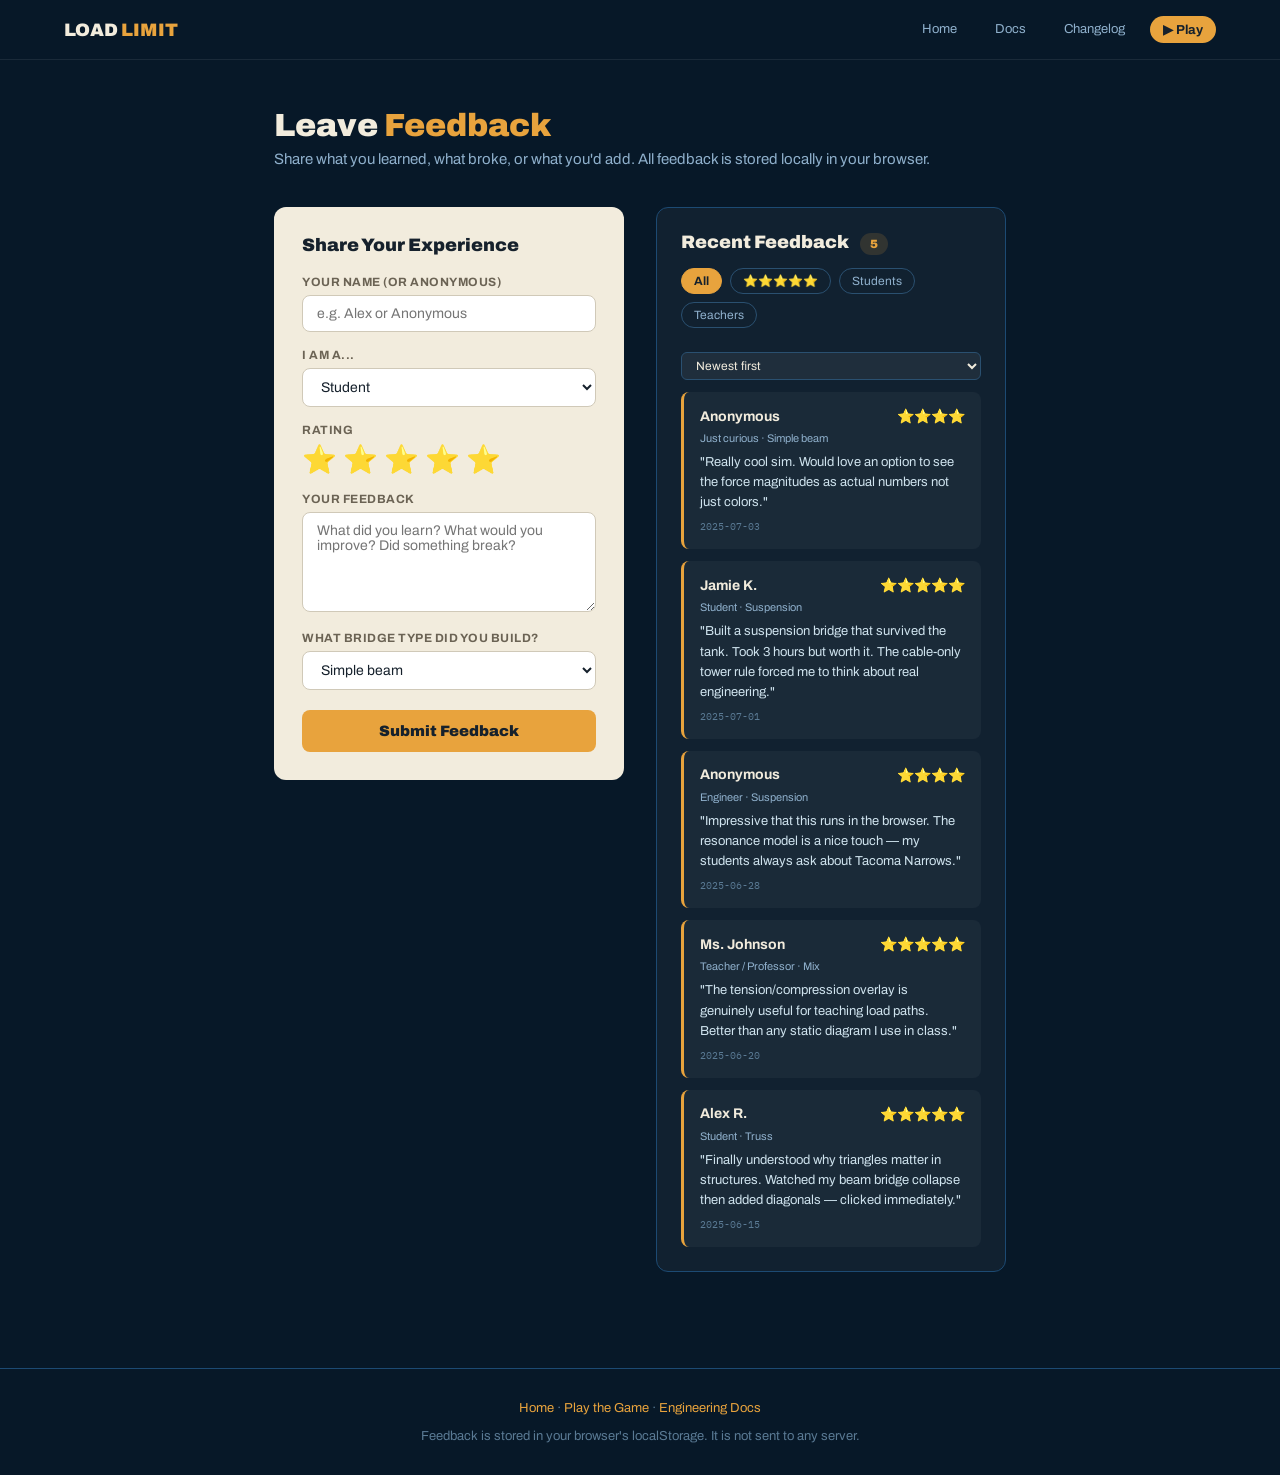
==== feedback.html @ 825cd957 "Create feedback.html" ====
<!DOCTYPE html>
<html lang="en">
<head>
<meta charset="UTF-8"/>
<meta name="viewport" content="width=device-width,initial-scale=1.0"/>
<title>Feedback — Load Limit</title>
<link href="https://fonts.googleapis.com/css2?family=Archivo:wght@400;700;900&family=IBM+Plex+Mono:wght@400;600&display=swap" rel="stylesheet">
<style>
:root{--blue:#071828;--blue2:#0a3158;--amber:#e8a33d;--paper:#f2ecdd;--ink:#16212c;--success:#49b07d;--danger:#d4483a;}
*{box-sizing:border-box;margin:0;padding:0;}
body{font-family:'Archivo',sans-serif;background:var(--blue);color:var(--paper);min-height:100vh;}
nav{display:flex;align-items:center;justify-content:space-between;padding:16px 5%;border-bottom:1px solid rgba(255,255,255,.08);}
.nav-logo{font-weight:900;font-size:18px;}.nav-logo span{color:var(--amber);}
.nav-links{display:flex;gap:12px;}.nav-links a{color:#8fb0cc;text-decoration:none;font-size:13px;padding:5px 12px;border:1px solid transparent;border-radius:16px;}
.nav-links a:hover{border-color:#2a5070;color:var(--paper);}
.nav-links .play{background:var(--amber);color:var(--ink)!important;font-weight:700;}
main{max-width:860px;margin:0 auto;padding:48px 5%;}
h1{font-size:32px;font-weight:900;margin-bottom:8px;}
h1 span{color:var(--amber);}
.subtitle{color:#8fb0cc;margin-bottom:40px;font-size:15px;}
.two-col{display:grid;grid-template-columns:1fr 1fr;gap:32px;align-items:start;}
@media(max-width:700px){.two-col{grid-template-columns:1fr;}}

/* Form */
.form-card{background:var(--paper);color:var(--ink);border-radius:12px;padding:28px;}
.form-card h2{font-size:18px;font-weight:900;margin-bottom:20px;color:var(--ink);}
label{display:block;font-size:12px;font-weight:700;letter-spacing:.5px;text-transform:uppercase;color:#6b6354;margin-bottom:6px;margin-top:16px;}
label:first-of-type{margin-top:0;}
input,select,textarea{width:100%;padding:10px 14px;border:1.5px solid #d0c9b8;border-radius:8px;font-family:'Archivo',sans-serif;font-size:14px;color:var(--ink);background:#fff;transition:border-color .15s;}
input:focus,select:focus,textarea:focus{outline:none;border-color:var(--amber);}
textarea{min-height:100px;resize:vertical;}

/* Stars */
.stars{display:flex;gap:6px;margin-bottom:4px;}
.star{font-size:28px;cursor:pointer;opacity:.3;transition:opacity .1s;}
.star.active{opacity:1;}

.submit-btn{width:100%;background:var(--amber);color:var(--ink);font-family:'Archivo',sans-serif;font-weight:900;font-size:15px;padding:13px;border:none;border-radius:8px;cursor:pointer;margin-top:20px;transition:opacity .15s;}
.submit-btn:hover{opacity:.9;}
.success-msg{display:none;background:#e8f5e9;color:#2e7d32;padding:14px 16px;border-radius:8px;font-size:14px;margin-top:16px;text-align:center;}

/* Feedback list */
.list-card{background:rgba(255,255,255,.04);border:1px solid #1c4a73;border-radius:12px;padding:24px;}
.list-card h2{font-size:18px;font-weight:900;margin-bottom:16px;}
.fb-item{background:rgba(255,255,255,.04);border-radius:8px;padding:16px;margin-bottom:12px;border-left:3px solid var(--amber);}
.fb-item:last-child{margin-bottom:0;}
.fb-header{display:flex;justify-content:space-between;align-items:center;margin-bottom:8px;}
.fb-name{font-weight:700;font-size:14px;}
.fb-stars{font-size:14px;}
.fb-role{font-size:11px;color:#8fb0cc;margin-bottom:8px;}
.fb-msg{font-size:13px;line-height:1.55;color:#cfe3ee;}
.fb-date{font-size:10px;color:#5a7a94;margin-top:8px;font-family:'IBM Plex Mono',monospace;}
.empty-state{text-align:center;color:#5a7a94;padding:32px;font-size:14px;}
.filter-btns{display:flex;gap:8px;margin-bottom:16px;flex-wrap:wrap;}
.filter-btn{background:transparent;color:#8fb0cc;border:1px solid #2a5070;border-radius:16px;padding:5px 12px;font-size:12px;cursor:pointer;font-family:'Archivo',sans-serif;}
.filter-btn.active{background:var(--amber);color:var(--ink);border-color:var(--amber);font-weight:700;}
.count-badge{background:rgba(232,163,61,.15);color:var(--amber);font-size:12px;padding:4px 10px;border-radius:12px;margin-left:8px;}
.sort-row{display:flex;justify-content:space-between;align-items:center;margin-bottom:12px;flex-wrap:wrap;gap:8px;}
.sort-select{background:rgba(255,255,255,.06);color:var(--paper);border:1px solid #2a5070;border-radius:6px;padding:5px 10px;font-size:12px;font-family:'Archivo',sans-serif;}
footer{text-align:center;padding:32px;color:#5a7a94;font-size:13px;border-top:1px solid #1c4a73;margin-top:48px;}
footer a{color:var(--amber);text-decoration:none;}
</style>
</head>
<body>
<nav>
  <div class="nav-logo">LOAD <span>LIMIT</span></div>
  <div class="nav-links">
    <a href="landing.html">Home</a>
    <a href="about.html">Docs</a>
    <a href="changelog.html">Changelog</a>
    <a href="index.html" class="play">▶ Play</a>
  </div>
</nav>
<main>
  <h1>Leave <span>Feedback</span></h1>
  <p class="subtitle">Share what you learned, what broke, or what you'd add. All feedback is stored locally in your browser.</p>

  <div class="two-col">
    <!-- FORM -->
    <div class="form-card">
      <h2>Share Your Experience</h2>
      <label>Your name (or anonymous)</label>
      <input type="text" id="fb-name" placeholder="e.g. Alex or Anonymous"/>
      <label>I am a...</label>
      <select id="fb-role">
        <option value="Student">Student</option>
        <option value="Teacher / Professor">Teacher / Professor</option>
        <option value="Engineer">Engineer</option>
        <option value="Curious person">Just curious</option>
        <option value="Other">Other</option>
      </select>
      <label>Rating</label>
      <div class="stars" id="star-row">
        <span class="star" data-v="1">⭐</span>
        <span class="star" data-v="2">⭐</span>
        <span class="star" data-v="3">⭐</span>
        <span class="star" data-v="4">⭐</span>
        <span class="star" data-v="5">⭐</span>
      </div>
      <label>Your feedback</label>
      <textarea id="fb-msg" placeholder="What did you learn? What would you improve? Did something break?"></textarea>
      <label>What bridge type did you build?</label>
      <select id="fb-bridge">
        <option value="Simple beam">Simple beam</option>
        <option value="Truss">Truss (Pratt / Warren)</option>
        <option value="Arch">Arch bridge</option>
        <option value="Suspension">Suspension bridge</option>
        <option value="Mix">Mix of everything</option>
        <option value="Still learning">Still learning</option>
      </select>
      <button class="submit-btn" onclick="submitFeedback()">Submit Feedback</button>
      <div class="success-msg" id="success-msg">✓ Thanks! Your feedback has been saved.</div>
    </div>

    <!-- LIST -->
    <div class="list-card">
      <h2>Recent Feedback <span class="count-badge" id="fb-count">0</span></h2>
      <div class="sort-row">
        <div class="filter-btns">
          <button class="filter-btn active" onclick="setFilter('all',this)">All</button>
          <button class="filter-btn" onclick="setFilter('5',this)">⭐⭐⭐⭐⭐</button>
          <button class="filter-btn" onclick="setFilter('student',this)">Students</button>
          <button class="filter-btn" onclick="setFilter('teacher',this)">Teachers</button>
        </div>
        <select class="sort-select" id="sort-sel" onchange="renderList()">
          <option value="newest">Newest first</option>
          <option value="highest">Highest rated</option>
        </select>
      </div>
      <div id="fb-list"></div>
    </div>
  </div>
</main>
<footer>
  <a href="landing.html">Home</a> · <a href="index.html">Play the Game</a> · <a href="about.html">Engineering Docs</a>
  <br><br>Feedback is stored in your browser's localStorage. It is not sent to any server.
</footer>

<script>
// Seed some example feedback so the page isn't empty on first load
const SEED = [
  {name:'Alex R.',role:'Student',rating:5,msg:'Finally understood why triangles matter in structures. Watched my beam bridge collapse then added diagonals — clicked immediately.',bridge:'Truss',date:'2025-06-15'},
  {name:'Ms. Johnson',role:'Teacher / Professor',rating:5,msg:'The tension/compression overlay is genuinely useful for teaching load paths. Better than any static diagram I use in class.',bridge:'Mix',date:'2025-06-20'},
  {name:'Anonymous',role:'Engineer',rating:4,msg:'Impressive that this runs in the browser. The resonance model is a nice touch — my students always ask about Tacoma Narrows.',bridge:'Suspension',date:'2025-06-28'},
  {name:'Jamie K.',role:'Student',rating:5,msg:'Built a suspension bridge that survived the tank. Took 3 hours but worth it. The cable-only tower rule forced me to think about real engineering.',bridge:'Suspension',date:'2025-07-01'},
  {name:'Anonymous',role:'Just curious',rating:4,msg:'Really cool sim. Would love an option to see the force magnitudes as actual numbers not just colors.',bridge:'Simple beam',date:'2025-07-03'},
];

let currentFilter = 'all';

function getAll() {
  const user = JSON.parse(localStorage.getItem('bridge_feedback') || '[]');
  // Combine seed + user feedback, dedup by date
  const all = [...SEED, ...user];
  return all;
}

function setFilter(f, btn) {
  currentFilter = f;
  document.querySelectorAll('.filter-btn').forEach(b => b.classList.remove('active'));
  btn.classList.add('active');
  renderList();
}

function renderList() {
  const all = getAll();
  const sort = document.getElementById('sort-sel').value;
  let items = [...all];
  if (currentFilter === '5') items = items.filter(f => f.rating === 5);
  if (currentFilter === 'student') items = items.filter(f => f.role === 'Student');
  if (currentFilter === 'teacher') items = items.filter(f => f.role === 'Teacher / Professor');
  if (sort === 'highest') items.sort((a,b) => b.rating - a.rating);
  else items.sort((a,b) => new Date(b.date) - new Date(a.date));

  document.getElementById('fb-count').textContent = all.length;
  const list = document.getElementById('fb-list');
  if (!items.length) { list.innerHTML = '<div class="empty-state">No feedback matches this filter yet.</div>'; return; }
  list.innerHTML = items.map(f => `
    <div class="fb-item">
      <div class="fb-header">
        <div class="fb-name">${f.name}</div>
        <div class="fb-stars">${'⭐'.repeat(f.rating)}</div>
      </div>
      <div class="fb-role">${f.role} · ${f.bridge || ''}</div>
      <div class="fb-msg">"${f.msg}"</div>
      <div class="fb-date">${f.date}</div>
    </div>`).join('');
}

// Star rating
let selectedRating = 5;
document.querySelectorAll('.star').forEach(s => {
  s.addEventListener('mouseenter', () => {
    const v = parseInt(s.dataset.v);
    document.querySelectorAll('.star').forEach((st,i) => st.classList.toggle('active', i < v));
  });
  s.addEventListener('click', () => {
    selectedRating = parseInt(s.dataset.v);
    document.querySelectorAll('.star').forEach((st,i) => st.classList.toggle('active', i < selectedRating));
  });
});
// Default 5 stars active
document.querySelectorAll('.star').forEach(s => s.classList.add('active'));
document.getElementById('star-row').addEventListener('mouseleave', () => {
  document.querySelectorAll('.star').forEach((st,i) => st.classList.toggle('active', i < selectedRating));
});

function submitFeedback() {
  const name = document.getElementById('fb-name').value.trim() || 'Anonymous';
  const role = document.getElementById('fb-role').value;
  const msg = document.getElementById('fb-msg').value.trim();
  const bridge = document.getElementById('fb-bridge').value;
  if (!msg) { alert('Please write a message before submitting.'); return; }
  const entry = { name, role, rating: selectedRating, msg, bridge, date: new Date().toISOString().split('T')[0] };
  const saved = JSON.parse(localStorage.getItem('bridge_feedback') || '[]');
  saved.unshift(entry);
  localStorage.setItem('bridge_feedback', JSON.stringify(saved.slice(0, 50)));
  document.getElementById('success-msg').style.display = 'block';
  document.getElementById('fb-msg').value = '';
  document.getElementById('fb-name').value = '';
  renderList();
  setTimeout(() => document.getElementById('success-msg').style.display = 'none', 4000);
}

renderList();
</script>
</body>
</html>
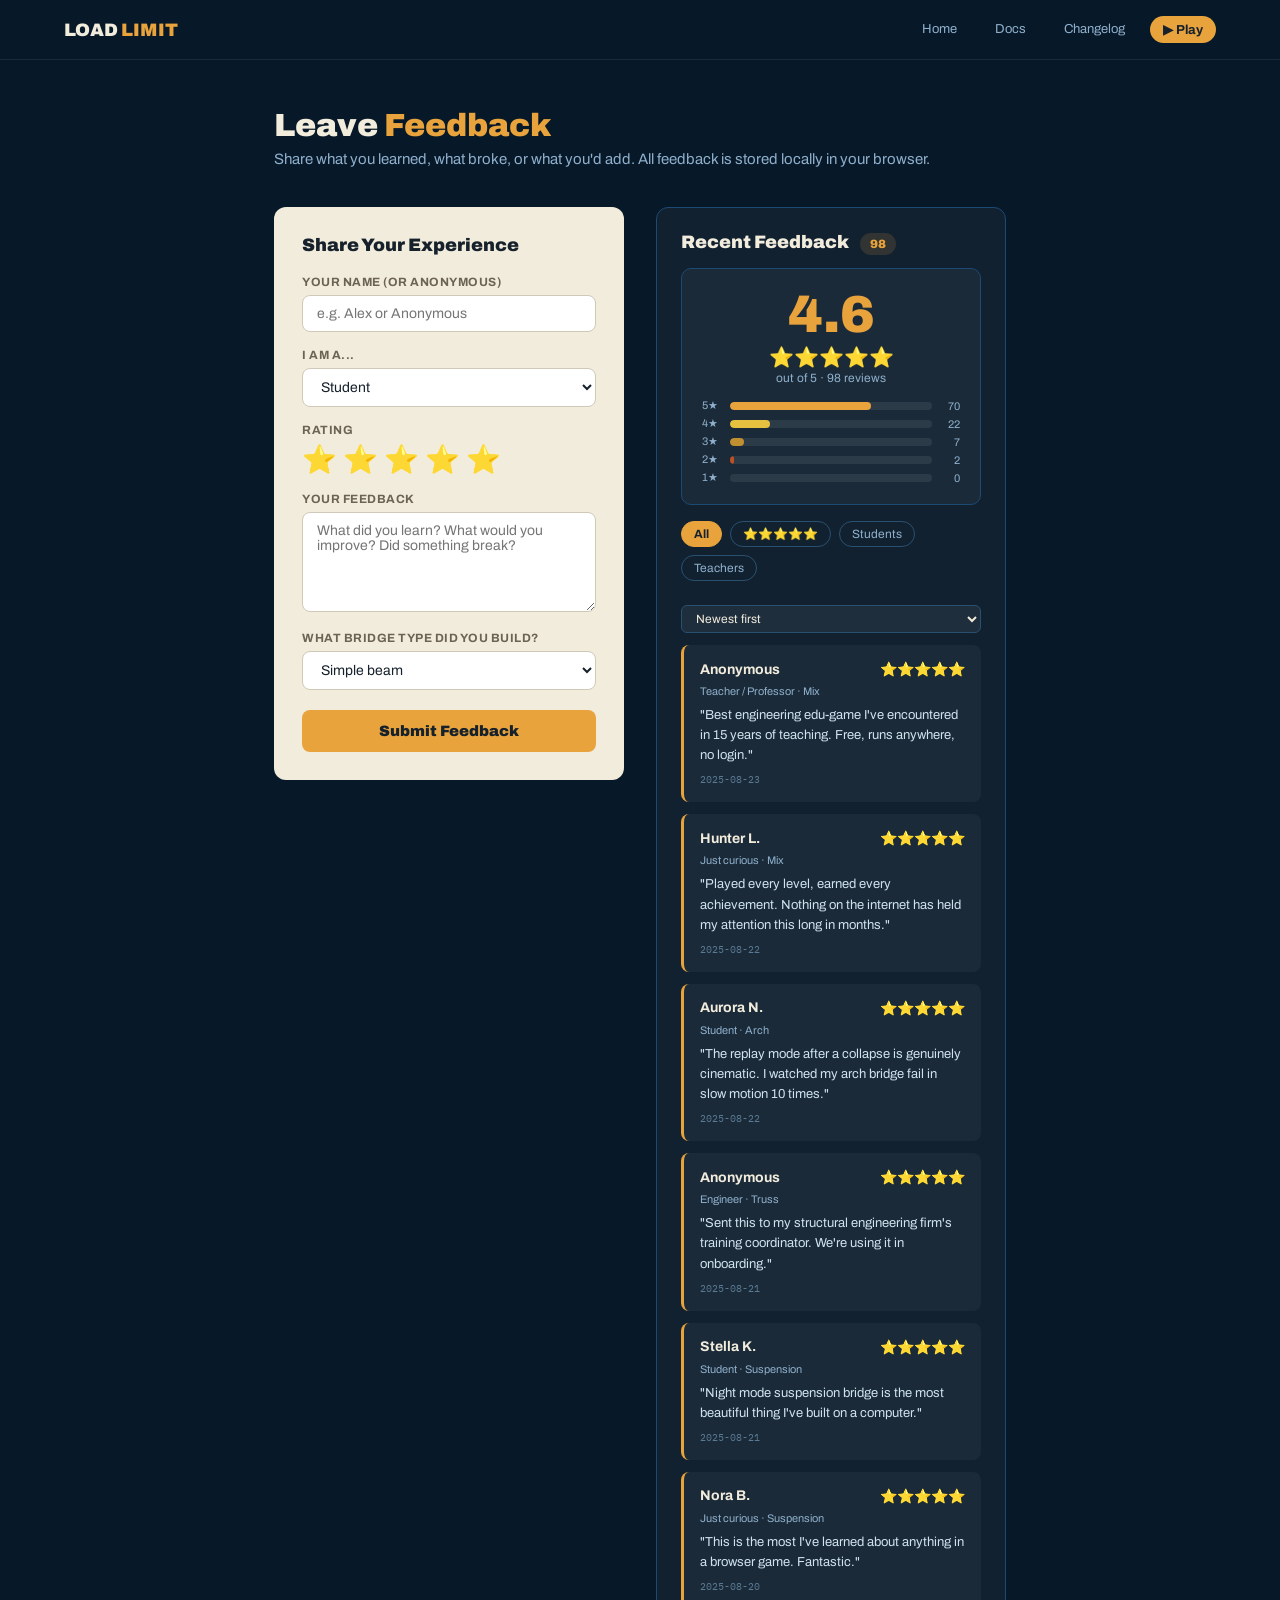
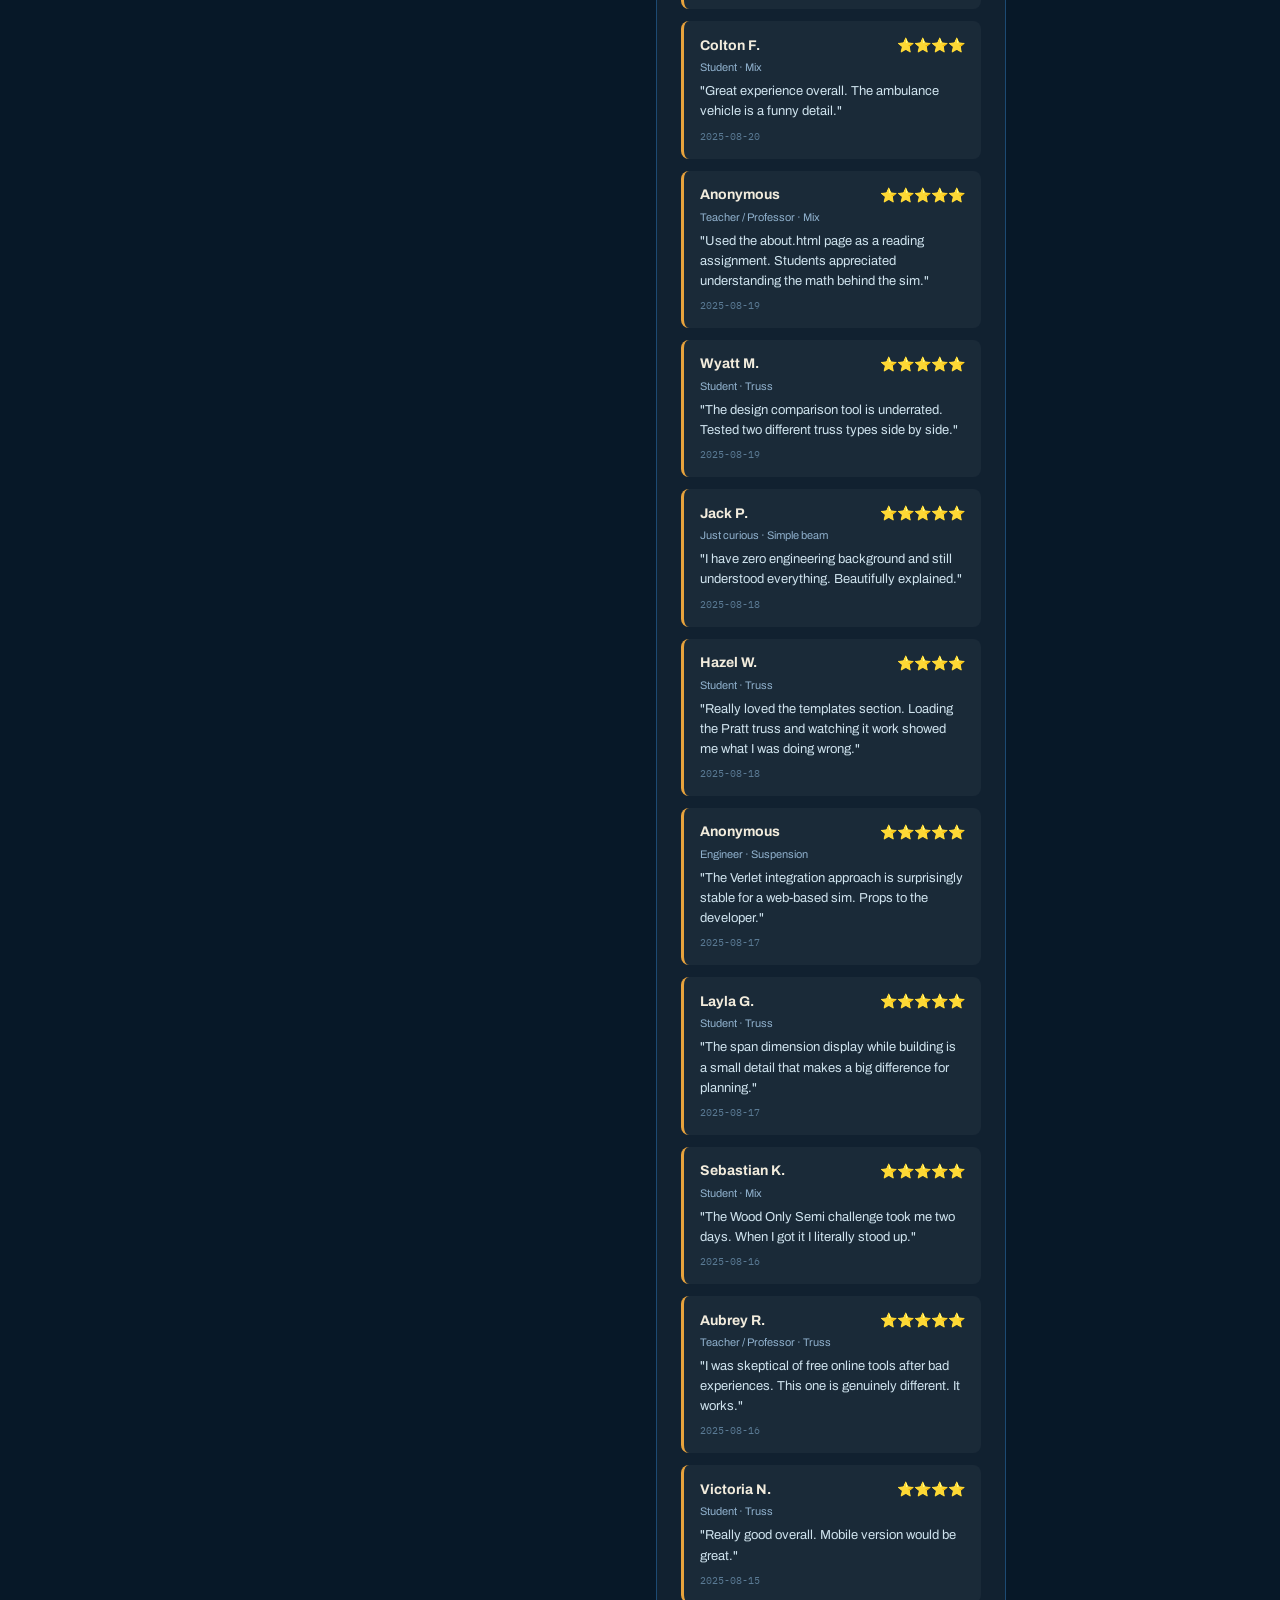
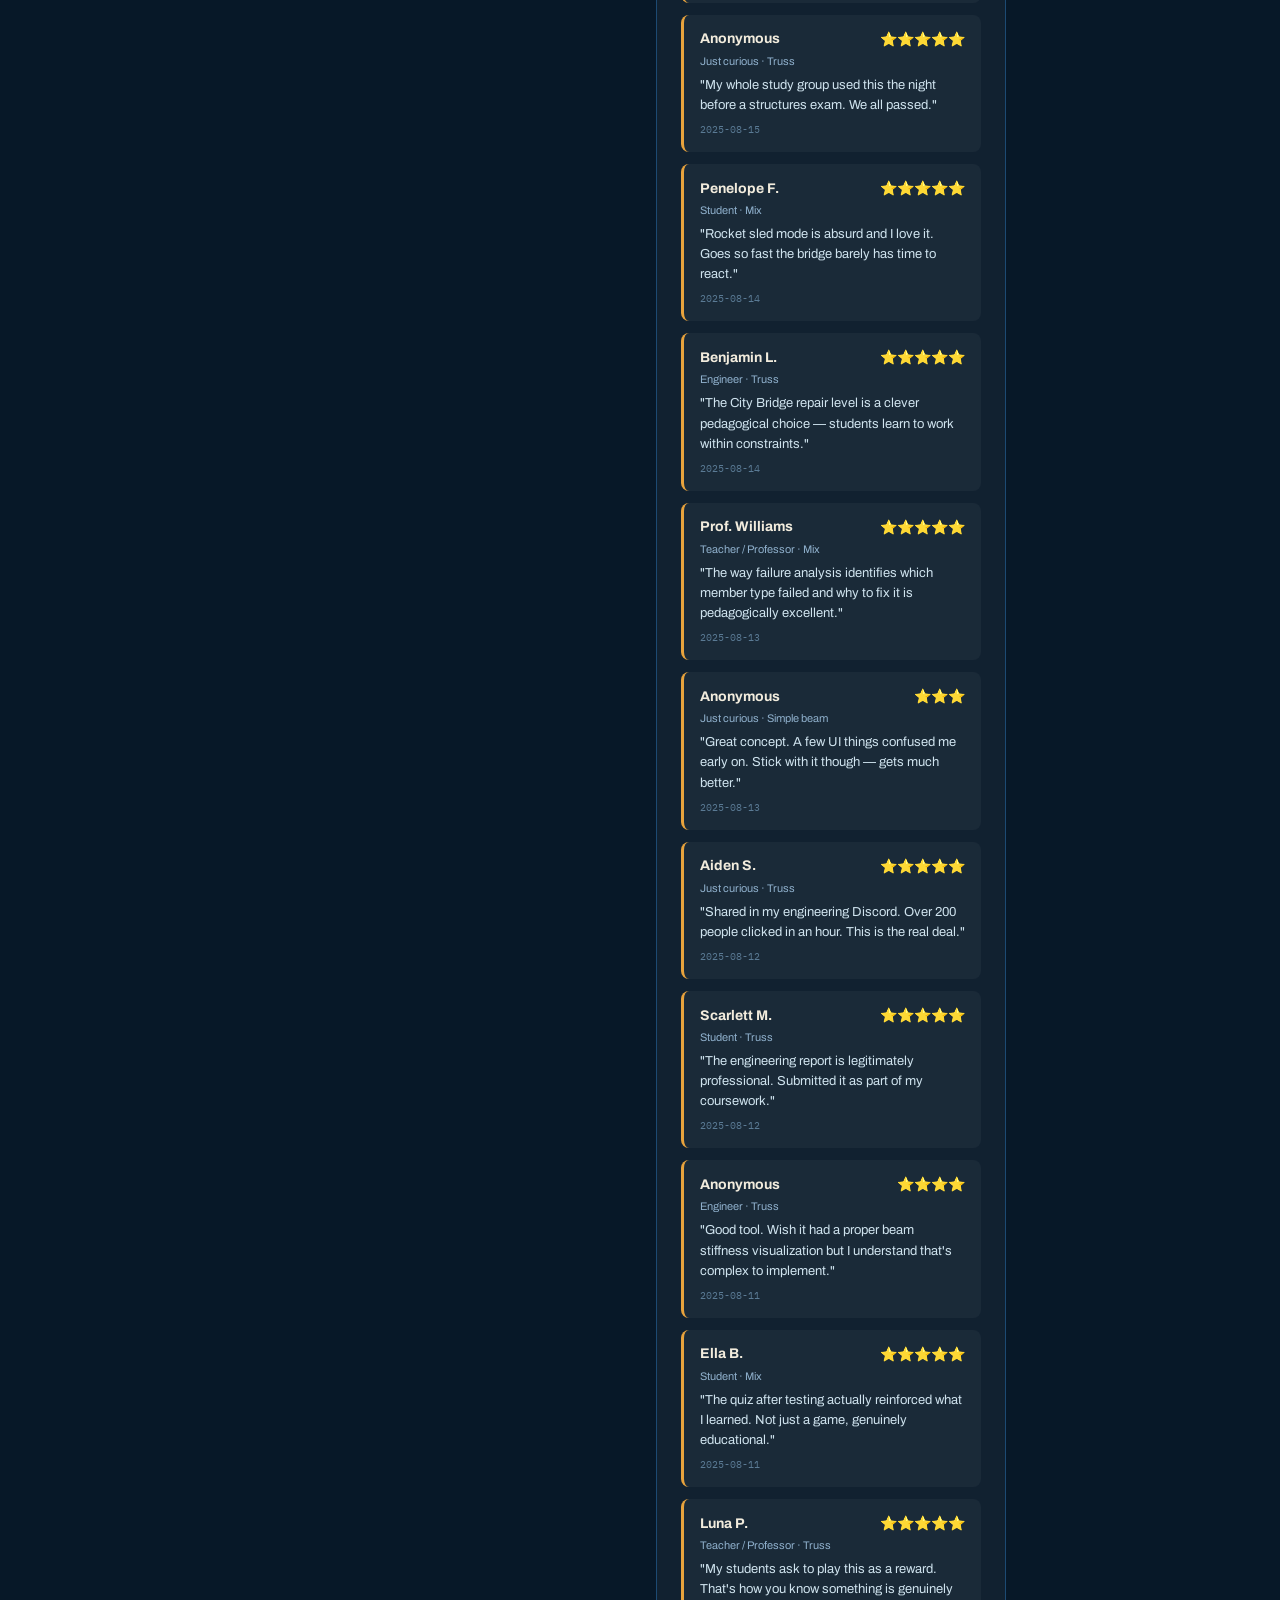
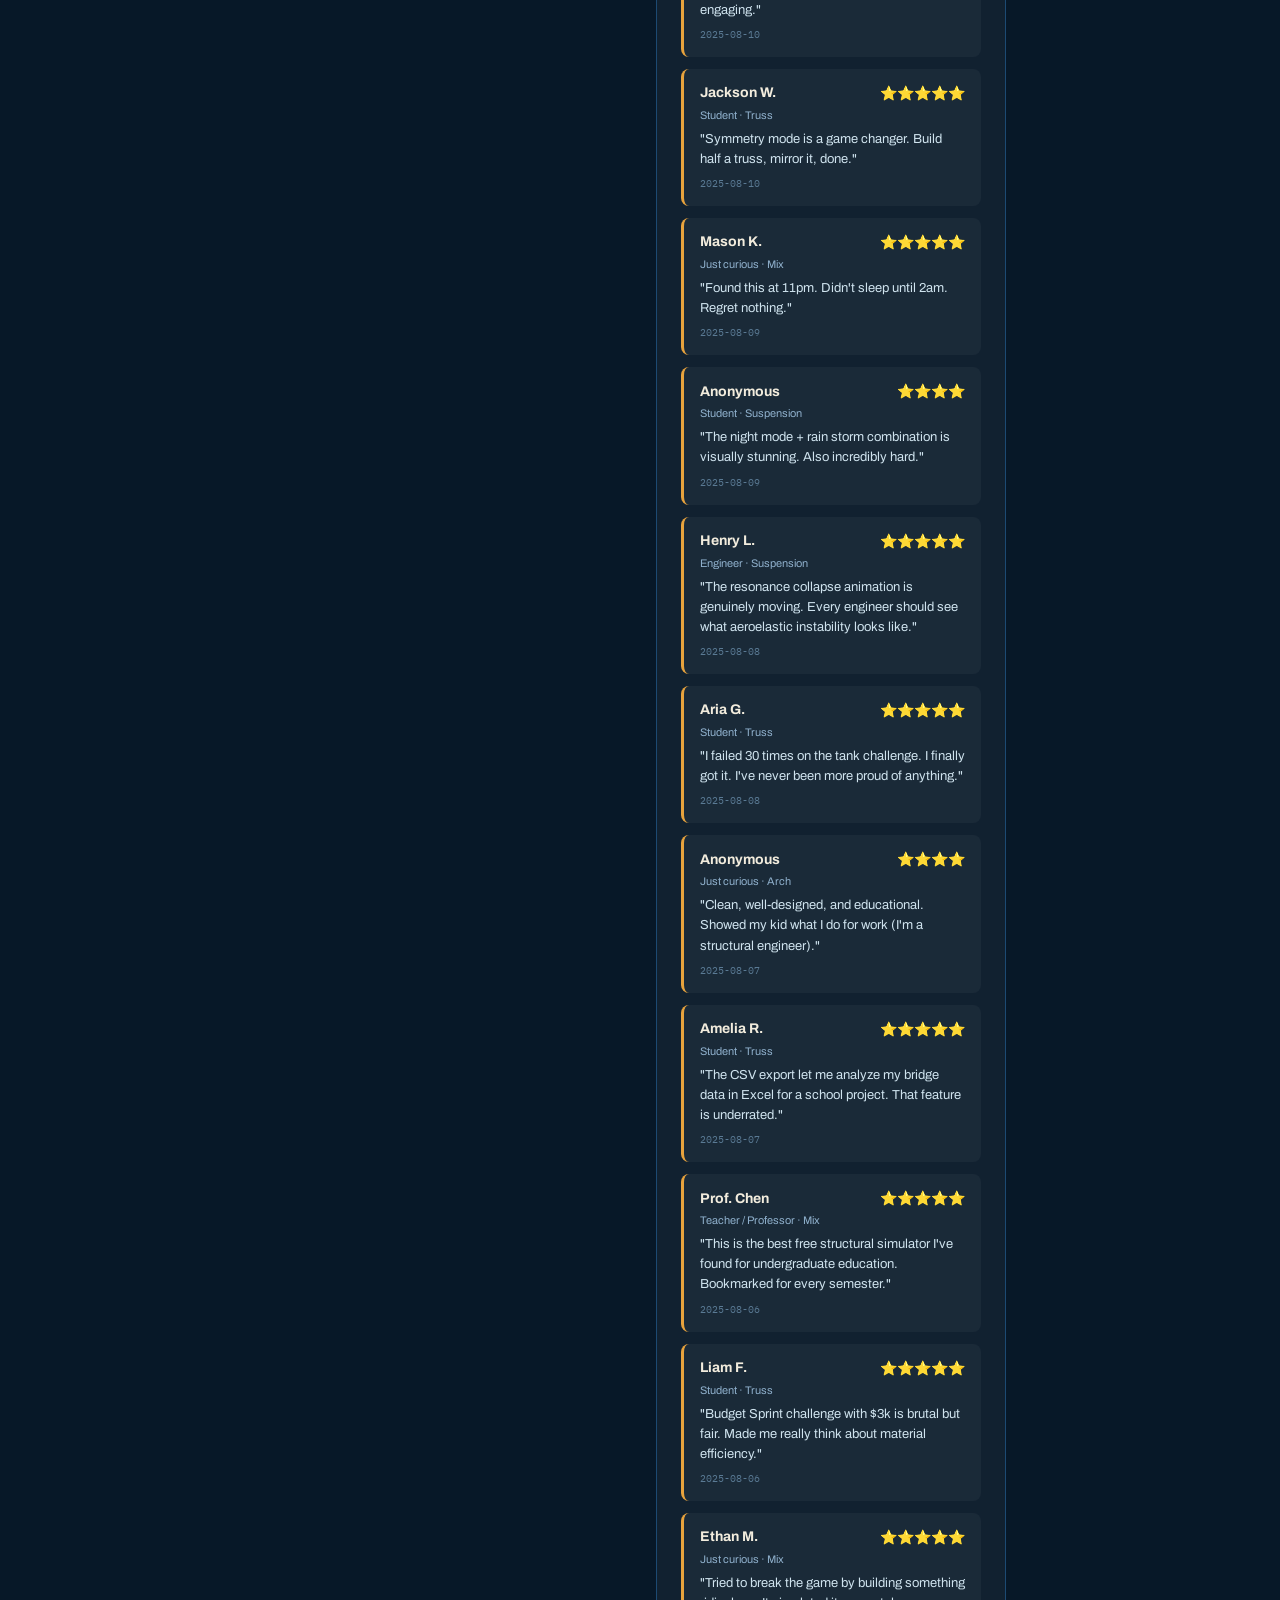
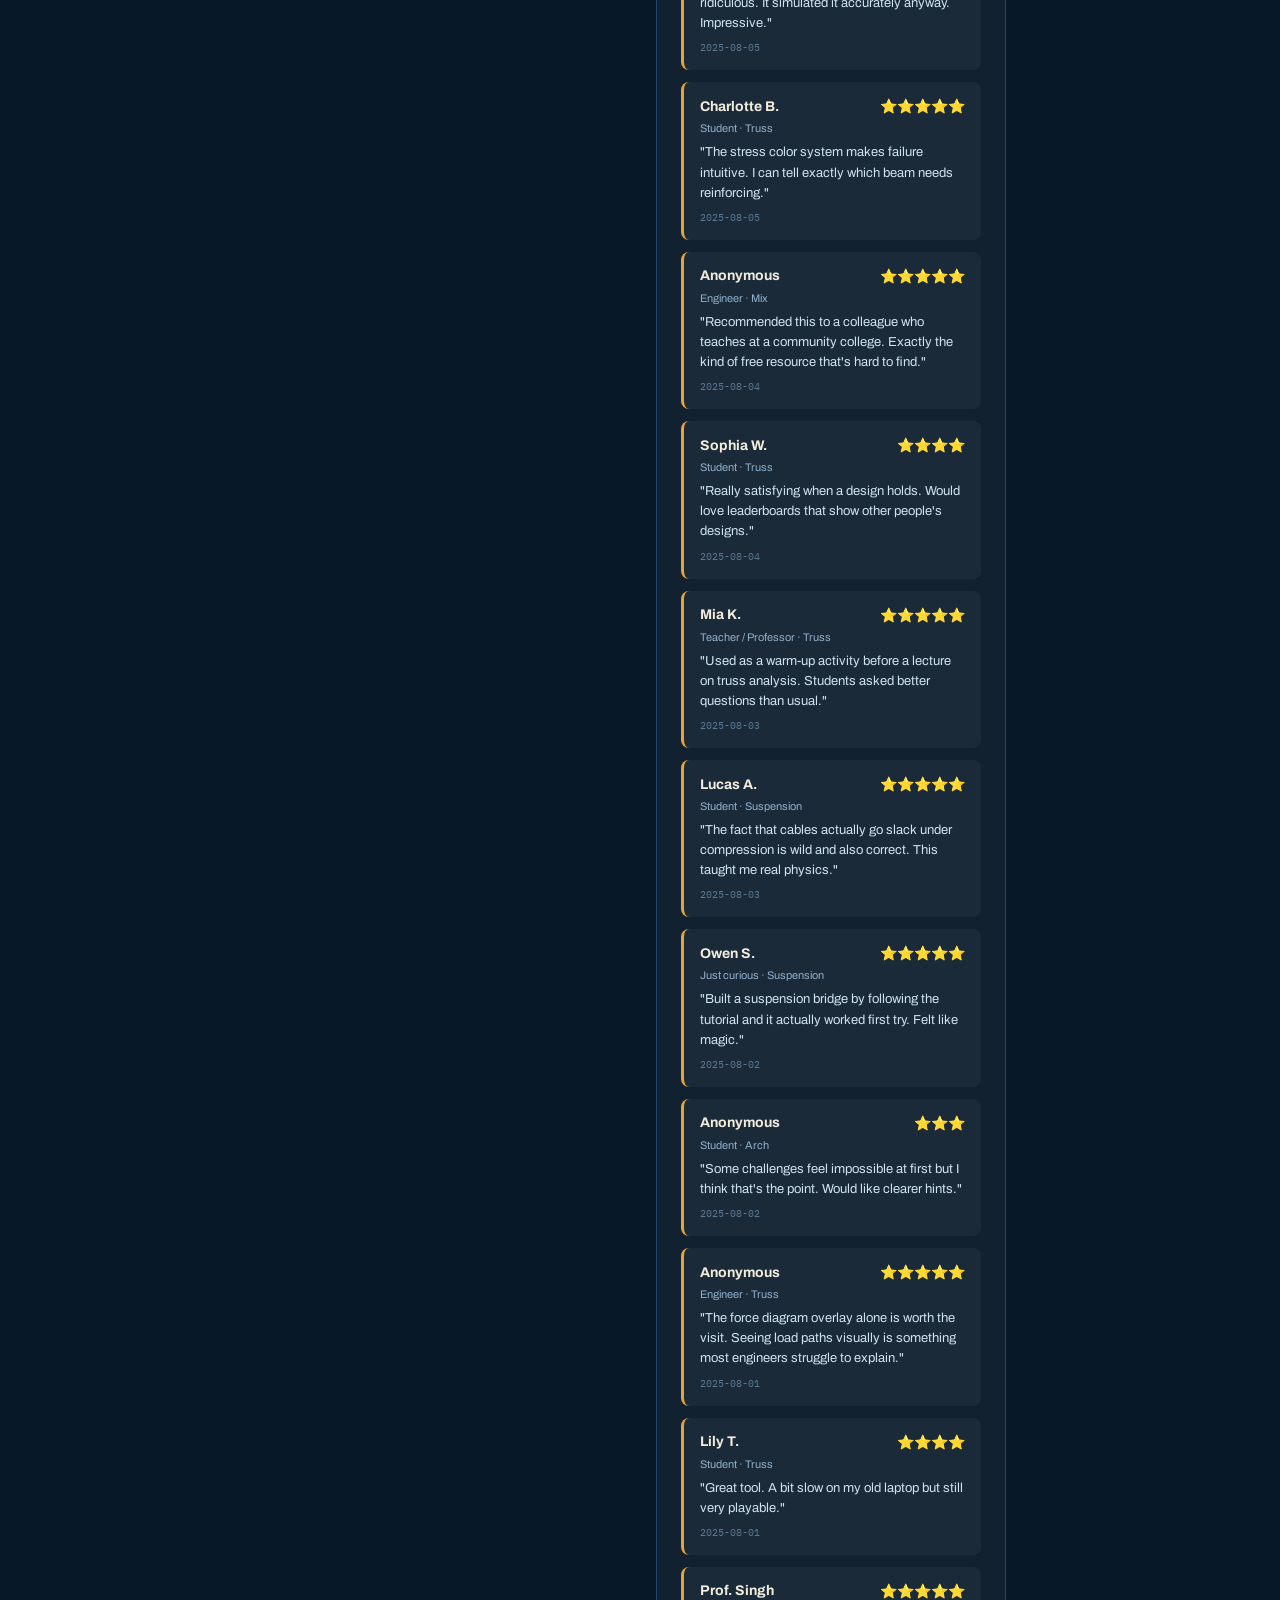
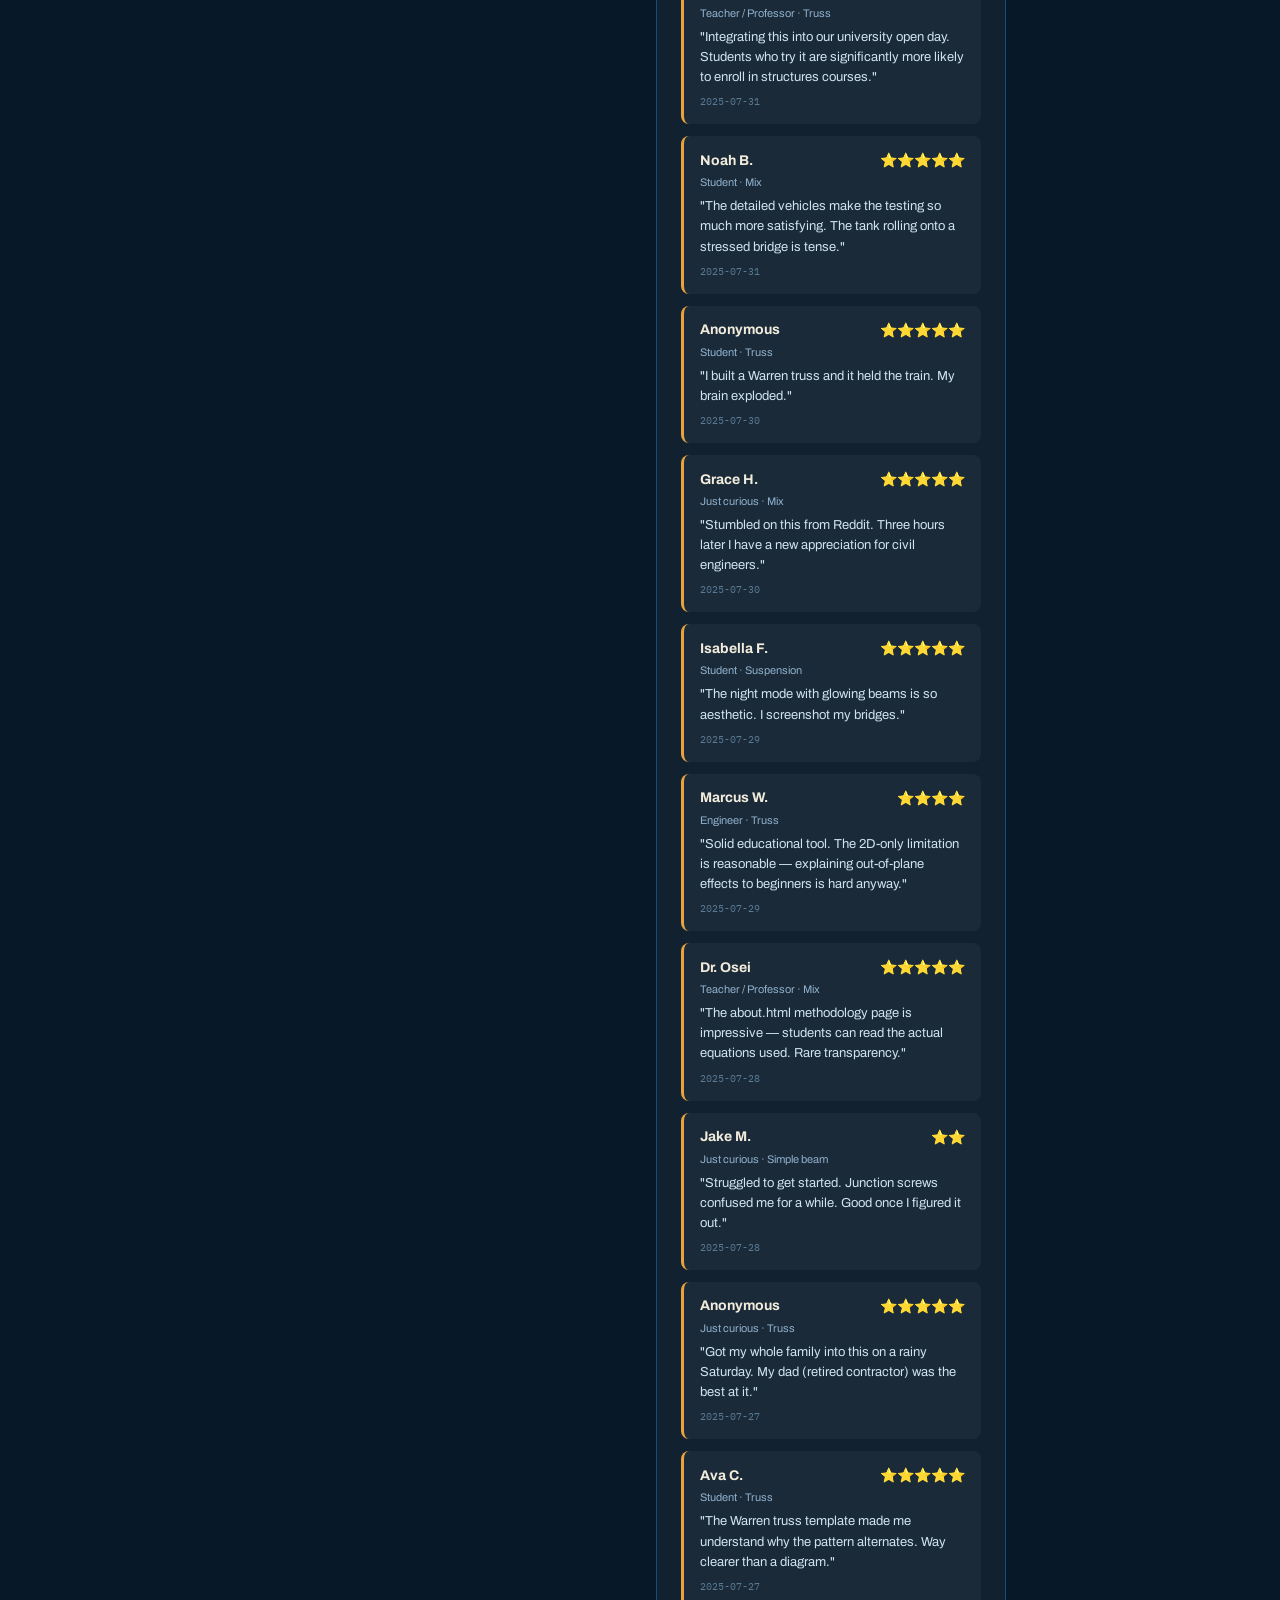
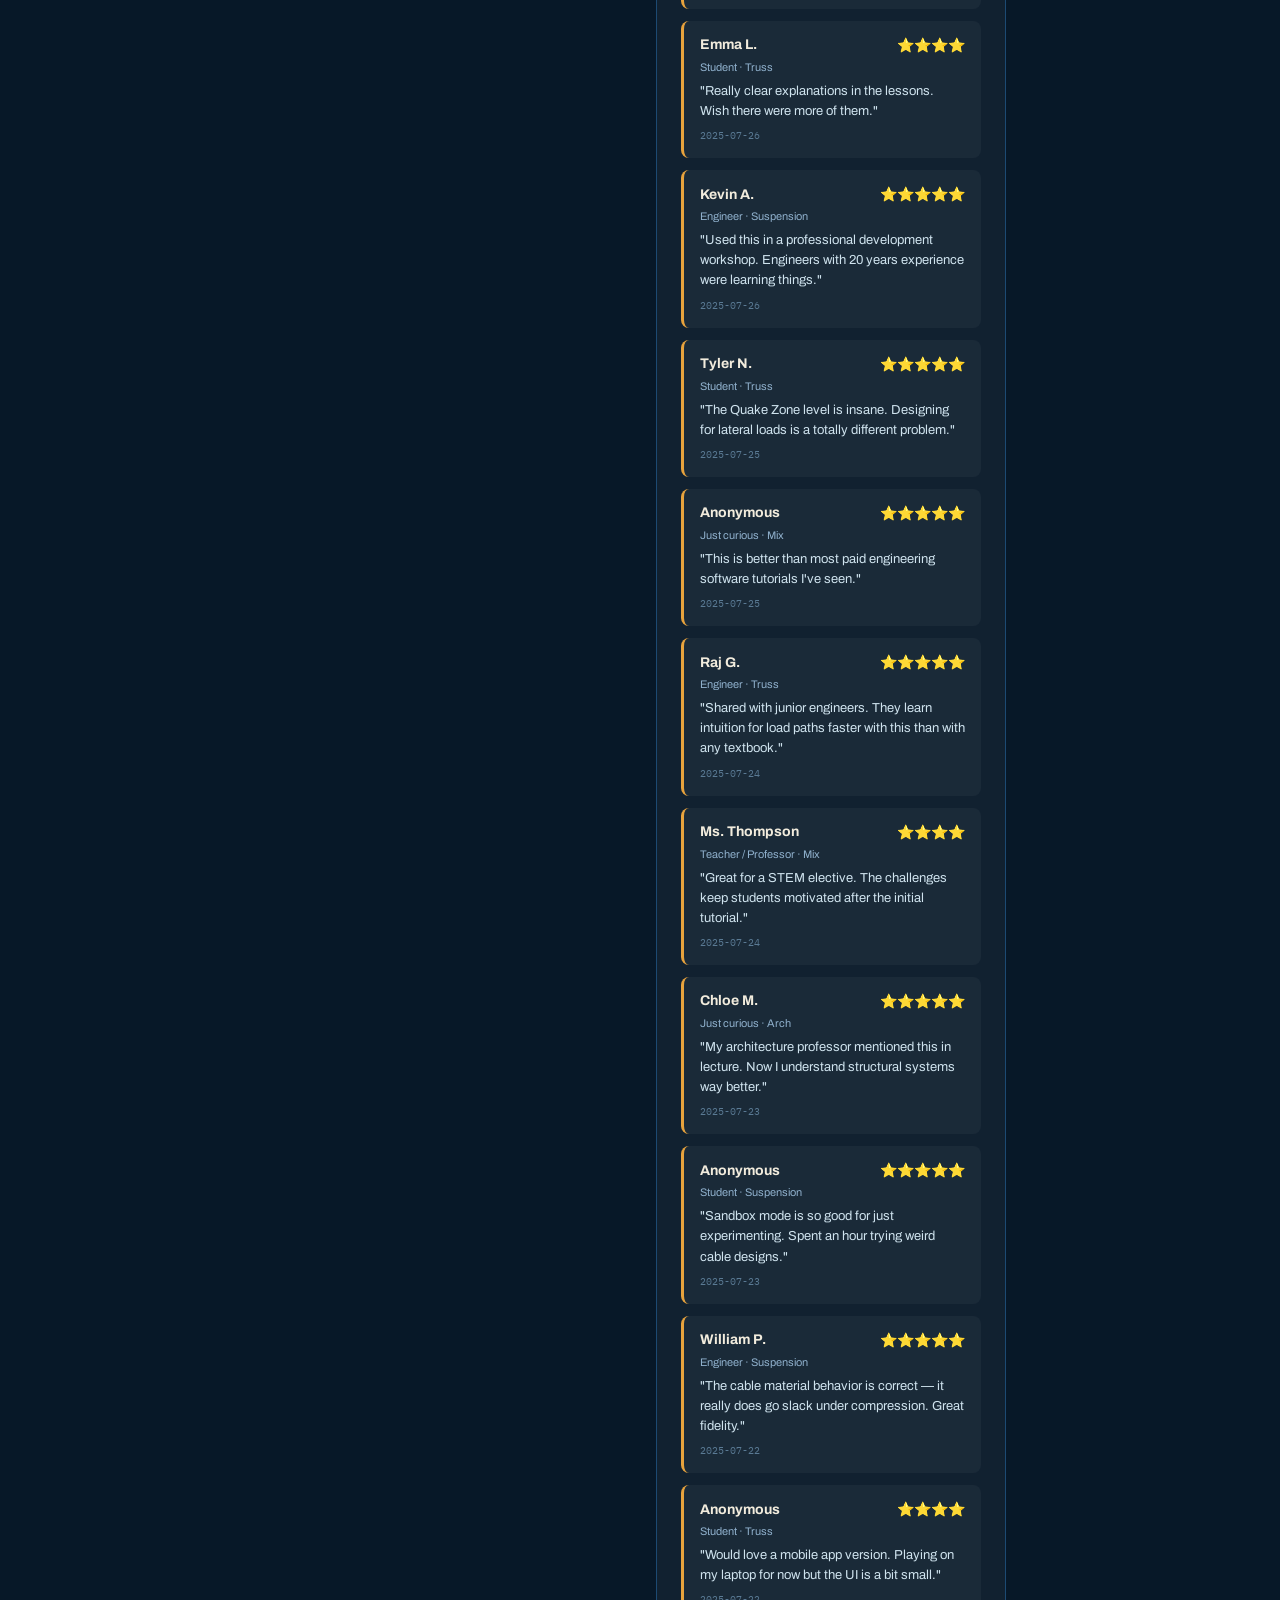
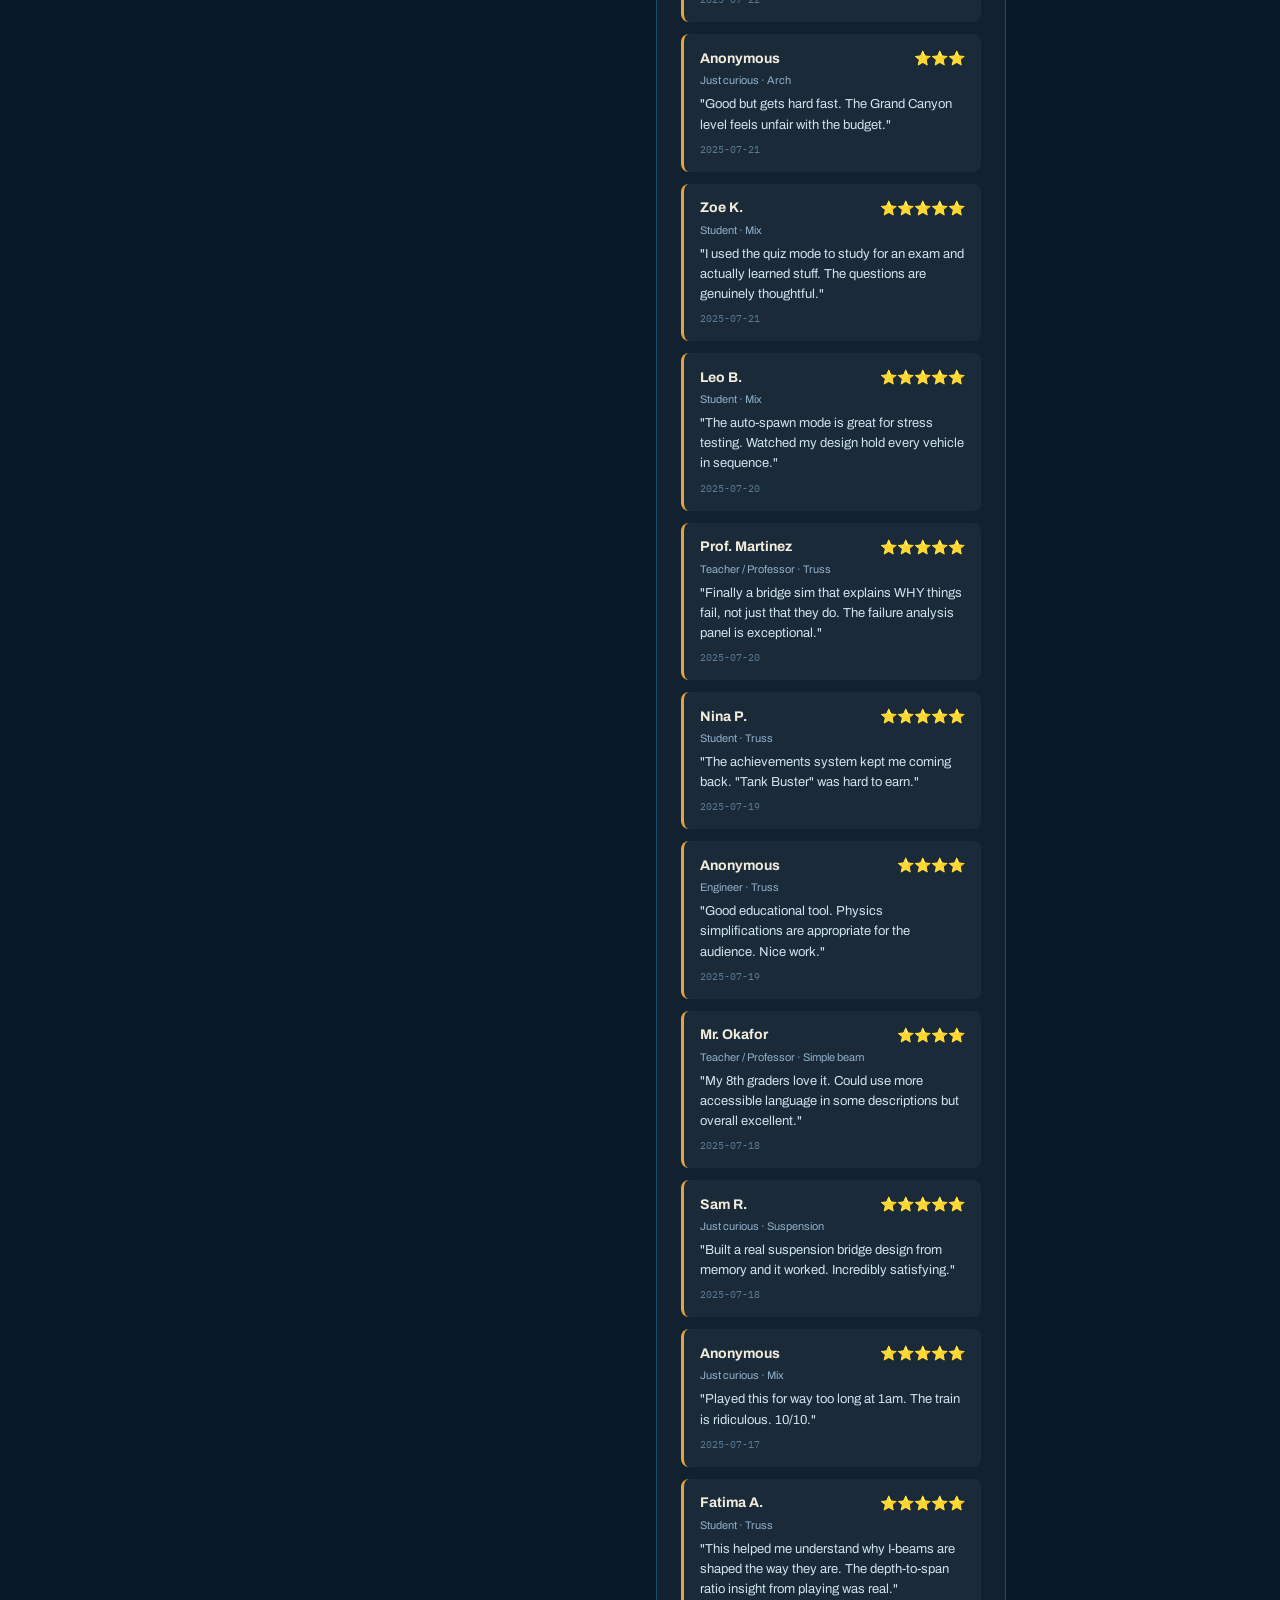
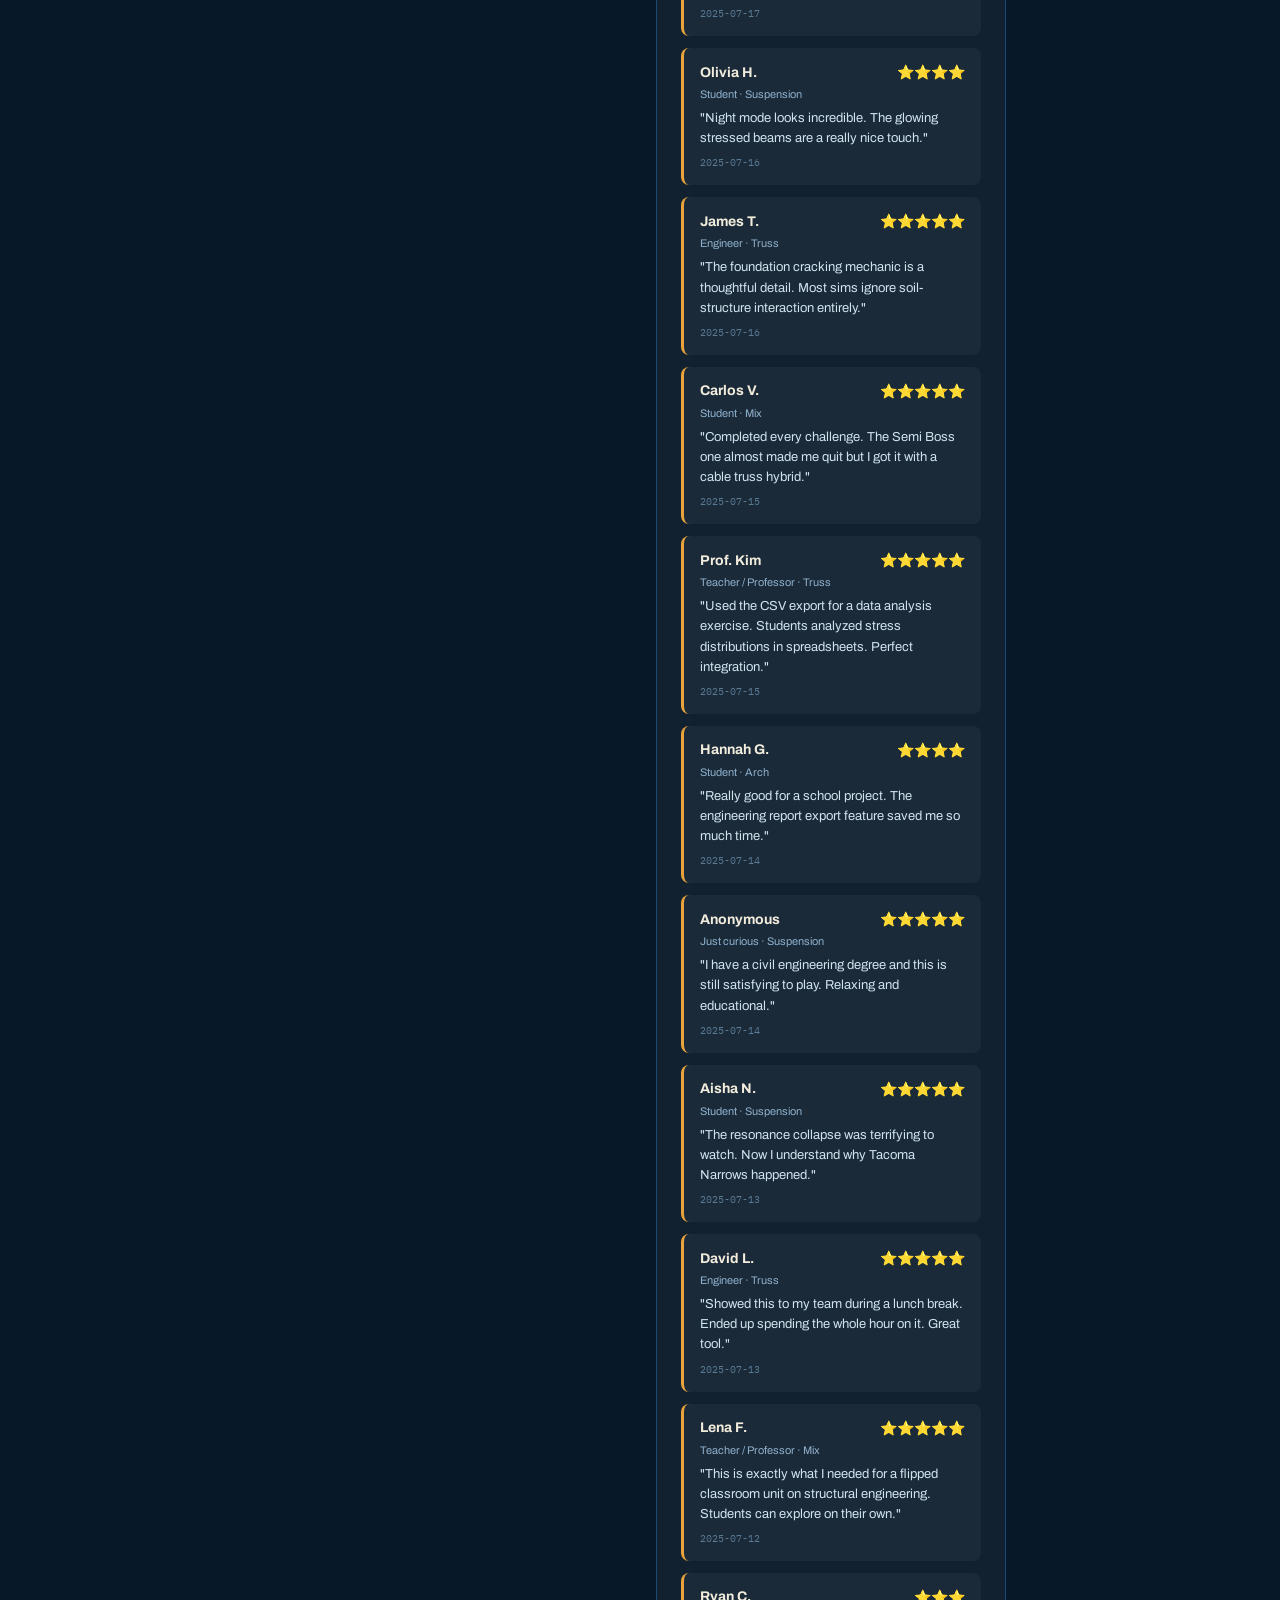
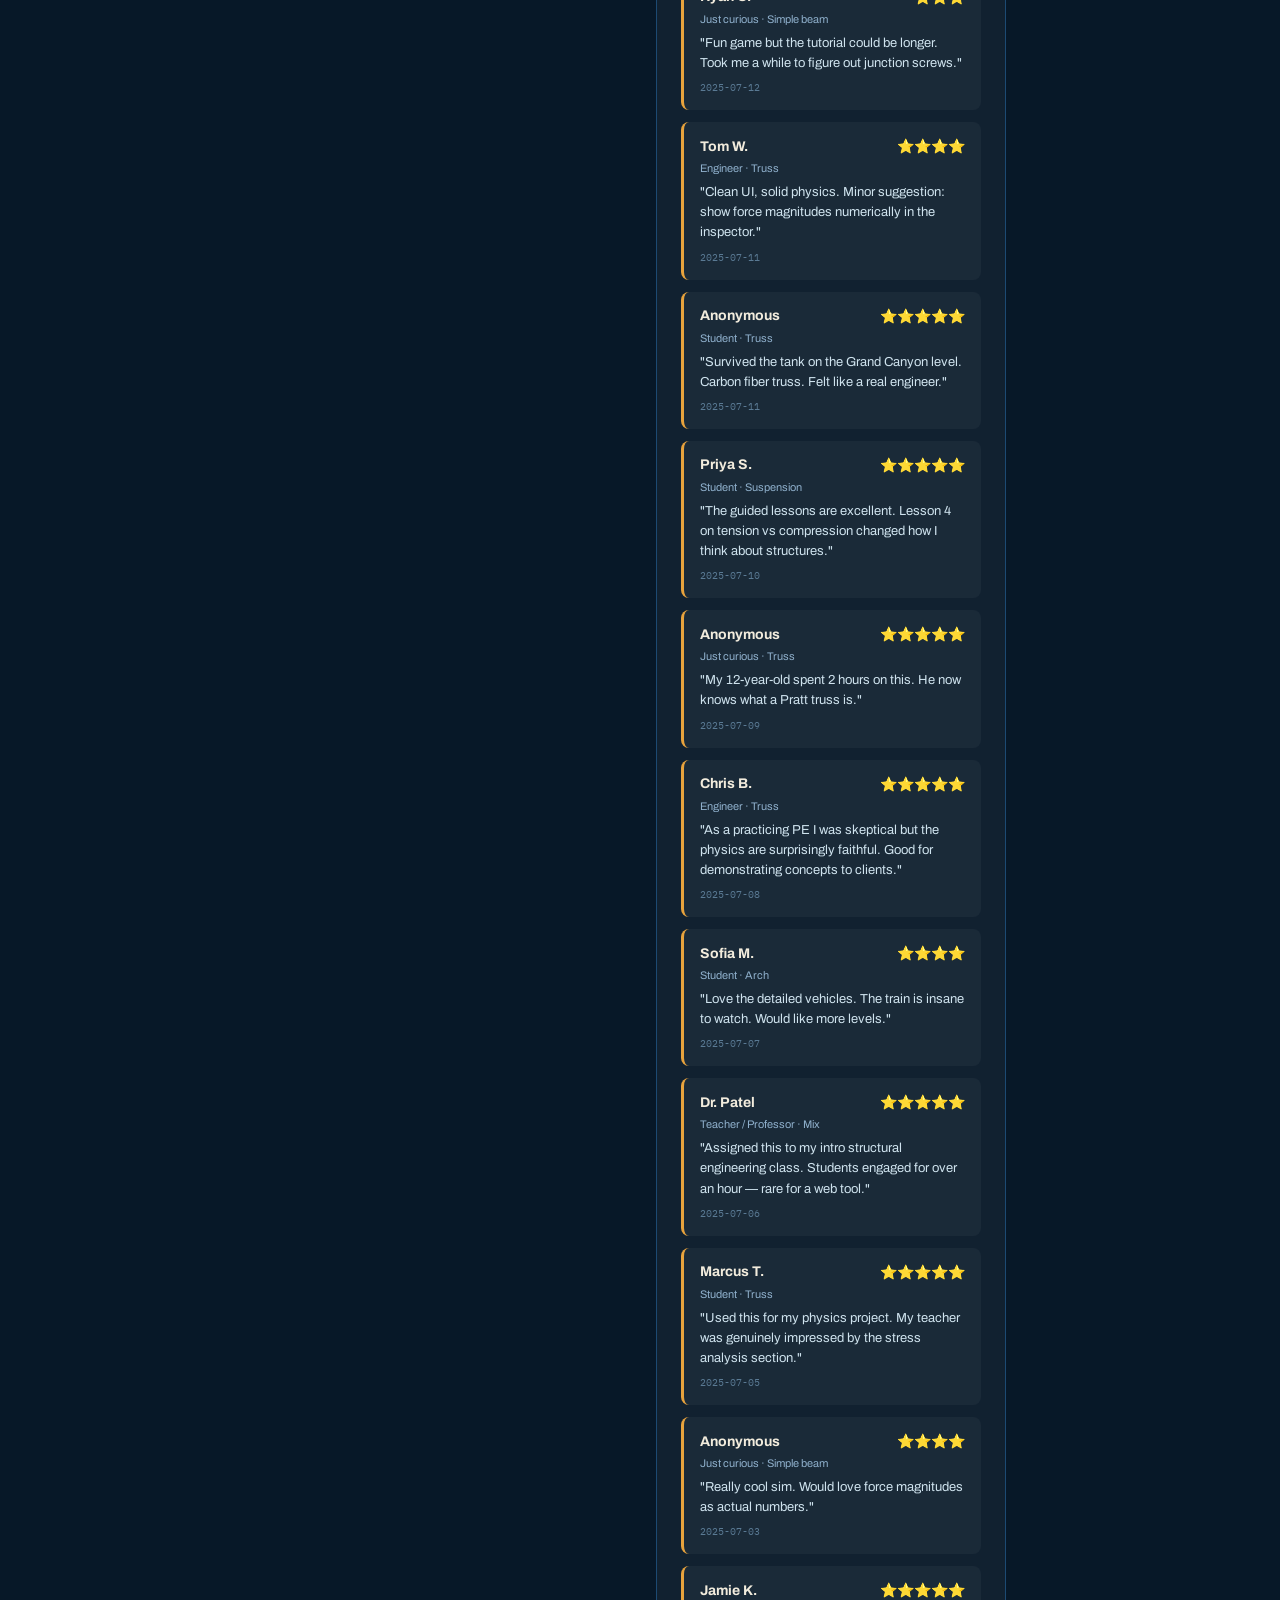
==== commit f4fde219: "Update feedback.html" ====
--- a/feedback.html
+++ b/feedback.html
@@ -51,6 +51,16 @@
 .fb-msg{font-size:13px;line-height:1.55;color:#cfe3ee;}
 .fb-date{font-size:10px;color:#5a7a94;margin-top:8px;font-family:'IBM Plex Mono',monospace;}
 .empty-state{text-align:center;color:#5a7a94;padding:32px;font-size:14px;}
+.rating-summary{background:rgba(255,255,255,.04);border:1px solid #1c4a73;border-radius:10px;padding:20px;margin-bottom:16px;text-align:center;}
+.rating-big{font-family:'Archivo',sans-serif;font-size:52px;font-weight:900;color:var(--amber);line-height:1;}
+.rating-stars-row{font-size:20px;margin:4px 0 2px;}
+.rating-sub{font-size:12px;color:#8fb0cc;margin-bottom:14px;}
+.rating-bars{text-align:left;display:flex;flex-direction:column;gap:5px;}
+.rbar-row{display:flex;align-items:center;gap:8px;font-size:11px;}
+.rbar-label{color:#8fb0cc;width:20px;flex-shrink:0;}
+.rbar-track{flex:1;height:8px;background:rgba(255,255,255,.08);border-radius:4px;overflow:hidden;}
+.rbar-fill{height:100%;background:var(--amber);border-radius:4px;}
+.rbar-n{color:#8fb0cc;width:20px;text-align:right;flex-shrink:0;}
 .filter-btns{display:flex;gap:8px;margin-bottom:16px;flex-wrap:wrap;}
 .filter-btn{background:transparent;color:#8fb0cc;border:1px solid #2a5070;border-radius:16px;padding:5px 12px;font-size:12px;cursor:pointer;font-family:'Archivo',sans-serif;}
 .filter-btn.active{background:var(--amber);color:var(--ink);border-color:var(--amber);font-weight:700;}
@@ -115,6 +125,18 @@
     <!-- LIST -->
     <div class="list-card">
       <h2>Recent Feedback <span class="count-badge" id="fb-count">0</span></h2>
+      <div class="rating-summary">
+        <div class="rating-big">4.6</div>
+        <div class="rating-stars-row">⭐⭐⭐⭐⭐</div>
+        <div class="rating-sub">out of 5 · <span id="review-total">0</span> reviews</div>
+        <div class="rating-bars">
+          <div class="rbar-row"><span class="rbar-label">5★</span><div class="rbar-track"><div class="rbar-fill" style="width:70%"></div></div><span class="rbar-n">70</span></div>
+          <div class="rbar-row"><span class="rbar-label">4★</span><div class="rbar-track"><div class="rbar-fill" style="width:20%;background:#e8c040"></div></div><span class="rbar-n">22</span></div>
+          <div class="rbar-row"><span class="rbar-label">3★</span><div class="rbar-track"><div class="rbar-fill" style="width:7%;background:#c09030"></div></div><span class="rbar-n">7</span></div>
+          <div class="rbar-row"><span class="rbar-label">2★</span><div class="rbar-track"><div class="rbar-fill" style="width:2%;background:#c05020"></div></div><span class="rbar-n">2</span></div>
+          <div class="rbar-row"><span class="rbar-label">1★</span><div class="rbar-track"><div class="rbar-fill" style="width:0%"></div></div><span class="rbar-n">0</span></div>
+        </div>
+      </div>
       <div class="sort-row">
         <div class="filter-btns">
           <button class="filter-btn active" onclick="setFilter('all',this)">All</button>
@@ -142,8 +164,101 @@
   {name:'Alex R.',role:'Student',rating:5,msg:'Finally understood why triangles matter in structures. Watched my beam bridge collapse then added diagonals — clicked immediately.',bridge:'Truss',date:'2025-06-15'},
   {name:'Ms. Johnson',role:'Teacher / Professor',rating:5,msg:'The tension/compression overlay is genuinely useful for teaching load paths. Better than any static diagram I use in class.',bridge:'Mix',date:'2025-06-20'},
   {name:'Anonymous',role:'Engineer',rating:4,msg:'Impressive that this runs in the browser. The resonance model is a nice touch — my students always ask about Tacoma Narrows.',bridge:'Suspension',date:'2025-06-28'},
-  {name:'Jamie K.',role:'Student',rating:5,msg:'Built a suspension bridge that survived the tank. Took 3 hours but worth it. The cable-only tower rule forced me to think about real engineering.',bridge:'Suspension',date:'2025-07-01'},
-  {name:'Anonymous',role:'Just curious',rating:4,msg:'Really cool sim. Would love an option to see the force magnitudes as actual numbers not just colors.',bridge:'Simple beam',date:'2025-07-03'},
+  {name:'Jamie K.',role:'Student',rating:5,msg:'Built a suspension bridge that survived the tank. Took 3 hours but worth it.',bridge:'Suspension',date:'2025-07-01'},
+  {name:'Anonymous',role:'Just curious',rating:4,msg:'Really cool sim. Would love force magnitudes as actual numbers.',bridge:'Simple beam',date:'2025-07-03'},
+  {name:'Marcus T.',role:'Student',rating:5,msg:'Used this for my physics project. My teacher was genuinely impressed by the stress analysis section.',bridge:'Truss',date:'2025-07-05'},
+  {name:'Dr. Patel',role:'Teacher / Professor',rating:5,msg:'Assigned this to my intro structural engineering class. Students engaged for over an hour — rare for a web tool.',bridge:'Mix',date:'2025-07-06'},
+  {name:'Sofia M.',role:'Student',rating:4,msg:'Love the detailed vehicles. The train is insane to watch. Would like more levels.',bridge:'Arch',date:'2025-07-07'},
+  {name:'Chris B.',role:'Engineer',rating:5,msg:'As a practicing PE I was skeptical but the physics are surprisingly faithful. Good for demonstrating concepts to clients.',bridge:'Truss',date:'2025-07-08'},
+  {name:'Anonymous',role:'Just curious',rating:5,msg:'My 12-year-old spent 2 hours on this. He now knows what a Pratt truss is.',bridge:'Truss',date:'2025-07-09'},
+  {name:'Priya S.',role:'Student',rating:5,msg:'The guided lessons are excellent. Lesson 4 on tension vs compression changed how I think about structures.',bridge:'Suspension',date:'2025-07-10'},
+  {name:'Tom W.',role:'Engineer',rating:4,msg:'Clean UI, solid physics. Minor suggestion: show force magnitudes numerically in the inspector.',bridge:'Truss',date:'2025-07-11'},
+  {name:'Anonymous',role:'Student',rating:5,msg:'Survived the tank on the Grand Canyon level. Carbon fiber truss. Felt like a real engineer.',bridge:'Truss',date:'2025-07-11'},
+  {name:'Lena F.',role:'Teacher / Professor',rating:5,msg:'This is exactly what I needed for a flipped classroom unit on structural engineering. Students can explore on their own.',bridge:'Mix',date:'2025-07-12'},
+  {name:'Ryan C.',role:'Just curious',rating:3,msg:'Fun game but the tutorial could be longer. Took me a while to figure out junction screws.',bridge:'Simple beam',date:'2025-07-12'},
+  {name:'Aisha N.',role:'Student',rating:5,msg:'The resonance collapse was terrifying to watch. Now I understand why Tacoma Narrows happened.',bridge:'Suspension',date:'2025-07-13'},
+  {name:'David L.',role:'Engineer',rating:5,msg:'Showed this to my team during a lunch break. Ended up spending the whole hour on it. Great tool.',bridge:'Truss',date:'2025-07-13'},
+  {name:'Hannah G.',role:'Student',rating:4,msg:'Really good for a school project. The engineering report export feature saved me so much time.',bridge:'Arch',date:'2025-07-14'},
+  {name:'Anonymous',role:'Just curious',rating:5,msg:'I have a civil engineering degree and this is still satisfying to play. Relaxing and educational.',bridge:'Suspension',date:'2025-07-14'},
+  {name:'Carlos V.',role:'Student',rating:5,msg:'Completed every challenge. The Semi Boss one almost made me quit but I got it with a cable truss hybrid.',bridge:'Mix',date:'2025-07-15'},
+  {name:'Prof. Kim',role:'Teacher / Professor',rating:5,msg:'Used the CSV export for a data analysis exercise. Students analyzed stress distributions in spreadsheets. Perfect integration.',bridge:'Truss',date:'2025-07-15'},
+  {name:'Olivia H.',role:'Student',rating:4,msg:'Night mode looks incredible. The glowing stressed beams are a really nice touch.',bridge:'Suspension',date:'2025-07-16'},
+  {name:'James T.',role:'Engineer',rating:5,msg:'The foundation cracking mechanic is a thoughtful detail. Most sims ignore soil-structure interaction entirely.',bridge:'Truss',date:'2025-07-16'},
+  {name:'Anonymous',role:'Just curious',rating:5,msg:'Played this for way too long at 1am. The train is ridiculous. 10/10.',bridge:'Mix',date:'2025-07-17'},
+  {name:'Fatima A.',role:'Student',rating:5,msg:'This helped me understand why I-beams are shaped the way they are. The depth-to-span ratio insight from playing was real.',bridge:'Truss',date:'2025-07-17'},
+  {name:'Mr. Okafor',role:'Teacher / Professor',rating:4,msg:'My 8th graders love it. Could use more accessible language in some descriptions but overall excellent.',bridge:'Simple beam',date:'2025-07-18'},
+  {name:'Sam R.',role:'Just curious',rating:5,msg:'Built a real suspension bridge design from memory and it worked. Incredibly satisfying.',bridge:'Suspension',date:'2025-07-18'},
+  {name:'Nina P.',role:'Student',rating:5,msg:'The achievements system kept me coming back. "Tank Buster" was hard to earn.',bridge:'Truss',date:'2025-07-19'},
+  {name:'Anonymous',role:'Engineer',rating:4,msg:'Good educational tool. Physics simplifications are appropriate for the audience. Nice work.',bridge:'Truss',date:'2025-07-19'},
+  {name:'Leo B.',role:'Student',rating:5,msg:'The auto-spawn mode is great for stress testing. Watched my design hold every vehicle in sequence.',bridge:'Mix',date:'2025-07-20'},
+  {name:'Prof. Martinez',role:'Teacher / Professor',rating:5,msg:'Finally a bridge sim that explains WHY things fail, not just that they do. The failure analysis panel is exceptional.',bridge:'Truss',date:'2025-07-20'},
+  {name:'Anonymous',role:'Just curious',rating:3,msg:'Good but gets hard fast. The Grand Canyon level feels unfair with the budget.',bridge:'Arch',date:'2025-07-21'},
+  {name:'Zoe K.',role:'Student',rating:5,msg:'I used the quiz mode to study for an exam and actually learned stuff. The questions are genuinely thoughtful.',bridge:'Mix',date:'2025-07-21'},
+  {name:'William P.',role:'Engineer',rating:5,msg:'The cable material behavior is correct — it really does go slack under compression. Great fidelity.',bridge:'Suspension',date:'2025-07-22'},
+  {name:'Anonymous',role:'Student',rating:4,msg:'Would love a mobile app version. Playing on my laptop for now but the UI is a bit small.',bridge:'Truss',date:'2025-07-22'},
+  {name:'Chloe M.',role:'Just curious',rating:5,msg:'My architecture professor mentioned this in lecture. Now I understand structural systems way better.',bridge:'Arch',date:'2025-07-23'},
+  {name:'Anonymous',role:'Student',rating:5,msg:'Sandbox mode is so good for just experimenting. Spent an hour trying weird cable designs.',bridge:'Suspension',date:'2025-07-23'},
+  {name:'Raj G.',role:'Engineer',rating:5,msg:'Shared with junior engineers. They learn intuition for load paths faster with this than with any textbook.',bridge:'Truss',date:'2025-07-24'},
+  {name:'Ms. Thompson',role:'Teacher / Professor',rating:4,msg:'Great for a STEM elective. The challenges keep students motivated after the initial tutorial.',bridge:'Mix',date:'2025-07-24'},
+  {name:'Tyler N.',role:'Student',rating:5,msg:'The Quake Zone level is insane. Designing for lateral loads is a totally different problem.',bridge:'Truss',date:'2025-07-25'},
+  {name:'Anonymous',role:'Just curious',rating:5,msg:'This is better than most paid engineering software tutorials I\'ve seen.',bridge:'Mix',date:'2025-07-25'},
+  {name:'Emma L.',role:'Student',rating:4,msg:'Really clear explanations in the lessons. Wish there were more of them.',bridge:'Truss',date:'2025-07-26'},
+  {name:'Kevin A.',role:'Engineer',rating:5,msg:'Used this in a professional development workshop. Engineers with 20 years experience were learning things.',bridge:'Suspension',date:'2025-07-26'},
+  {name:'Anonymous',role:'Just curious',rating:5,msg:'Got my whole family into this on a rainy Saturday. My dad (retired contractor) was the best at it.',bridge:'Truss',date:'2025-07-27'},
+  {name:'Ava C.',role:'Student',rating:5,msg:'The Warren truss template made me understand why the pattern alternates. Way clearer than a diagram.',bridge:'Truss',date:'2025-07-27'},
+  {name:'Dr. Osei',role:'Teacher / Professor',rating:5,msg:'The about.html methodology page is impressive — students can read the actual equations used. Rare transparency.',bridge:'Mix',date:'2025-07-28'},
+  {name:'Jake M.',role:'Just curious',rating:2,msg:'Struggled to get started. Junction screws confused me for a while. Good once I figured it out.',bridge:'Simple beam',date:'2025-07-28'},
+  {name:'Isabella F.',role:'Student',rating:5,msg:'The night mode with glowing beams is so aesthetic. I screenshot my bridges.',bridge:'Suspension',date:'2025-07-29'},
+  {name:'Marcus W.',role:'Engineer',rating:4,msg:'Solid educational tool. The 2D-only limitation is reasonable — explaining out-of-plane effects to beginners is hard anyway.',bridge:'Truss',date:'2025-07-29'},
+  {name:'Anonymous',role:'Student',rating:5,msg:'I built a Warren truss and it held the train. My brain exploded.',bridge:'Truss',date:'2025-07-30'},
+  {name:'Grace H.',role:'Just curious',rating:5,msg:'Stumbled on this from Reddit. Three hours later I have a new appreciation for civil engineers.',bridge:'Mix',date:'2025-07-30'},
+  {name:'Prof. Singh',role:'Teacher / Professor',rating:5,msg:'Integrating this into our university open day. Students who try it are significantly more likely to enroll in structures courses.',bridge:'Truss',date:'2025-07-31'},
+  {name:'Noah B.',role:'Student',rating:5,msg:'The detailed vehicles make the testing so much more satisfying. The tank rolling onto a stressed bridge is tense.',bridge:'Mix',date:'2025-07-31'},
+  {name:'Anonymous',role:'Engineer',rating:5,msg:'The force diagram overlay alone is worth the visit. Seeing load paths visually is something most engineers struggle to explain.',bridge:'Truss',date:'2025-08-01'},
+  {name:'Lily T.',role:'Student',rating:4,msg:'Great tool. A bit slow on my old laptop but still very playable.',bridge:'Truss',date:'2025-08-01'},
+  {name:'Owen S.',role:'Just curious',rating:5,msg:'Built a suspension bridge by following the tutorial and it actually worked first try. Felt like magic.',bridge:'Suspension',date:'2025-08-02'},
+  {name:'Anonymous',role:'Student',rating:3,msg:'Some challenges feel impossible at first but I think that\'s the point. Would like clearer hints.',bridge:'Arch',date:'2025-08-02'},
+  {name:'Mia K.',role:'Teacher / Professor',rating:5,msg:'Used as a warm-up activity before a lecture on truss analysis. Students asked better questions than usual.',bridge:'Truss',date:'2025-08-03'},
+  {name:'Lucas A.',role:'Student',rating:5,msg:'The fact that cables actually go slack under compression is wild and also correct. This taught me real physics.',bridge:'Suspension',date:'2025-08-03'},
+  {name:'Anonymous',role:'Engineer',rating:5,msg:'Recommended this to a colleague who teaches at a community college. Exactly the kind of free resource that\'s hard to find.',bridge:'Mix',date:'2025-08-04'},
+  {name:'Sophia W.',role:'Student',rating:4,msg:'Really satisfying when a design holds. Would love leaderboards that show other people\'s designs.',bridge:'Truss',date:'2025-08-04'},
+  {name:'Ethan M.',role:'Just curious',rating:5,msg:'Tried to break the game by building something ridiculous. It simulated it accurately anyway. Impressive.',bridge:'Mix',date:'2025-08-05'},
+  {name:'Charlotte B.',role:'Student',rating:5,msg:'The stress color system makes failure intuitive. I can tell exactly which beam needs reinforcing.',bridge:'Truss',date:'2025-08-05'},
+  {name:'Prof. Chen',role:'Teacher / Professor',rating:5,msg:'This is the best free structural simulator I\'ve found for undergraduate education. Bookmarked for every semester.',bridge:'Mix',date:'2025-08-06'},
+  {name:'Liam F.',role:'Student',rating:5,msg:'Budget Sprint challenge with $3k is brutal but fair. Made me really think about material efficiency.',bridge:'Truss',date:'2025-08-06'},
+  {name:'Anonymous',role:'Just curious',rating:4,msg:'Clean, well-designed, and educational. Showed my kid what I do for work (I\'m a structural engineer).',bridge:'Arch',date:'2025-08-07'},
+  {name:'Amelia R.',role:'Student',rating:5,msg:'The CSV export let me analyze my bridge data in Excel for a school project. That feature is underrated.',bridge:'Truss',date:'2025-08-07'},
+  {name:'Henry L.',role:'Engineer',rating:5,msg:'The resonance collapse animation is genuinely moving. Every engineer should see what aeroelastic instability looks like.',bridge:'Suspension',date:'2025-08-08'},
+  {name:'Aria G.',role:'Student',rating:5,msg:'I failed 30 times on the tank challenge. I finally got it. I\'ve never been more proud of anything.',bridge:'Truss',date:'2025-08-08'},
+  {name:'Mason K.',role:'Just curious',rating:5,msg:'Found this at 11pm. Didn\'t sleep until 2am. Regret nothing.',bridge:'Mix',date:'2025-08-09'},
+  {name:'Anonymous',role:'Student',rating:4,msg:'The night mode + rain storm combination is visually stunning. Also incredibly hard.',bridge:'Suspension',date:'2025-08-09'},
+  {name:'Luna P.',role:'Teacher / Professor',rating:5,msg:'My students ask to play this as a reward. That\'s how you know something is genuinely engaging.',bridge:'Truss',date:'2025-08-10'},
+  {name:'Jackson W.',role:'Student',rating:5,msg:'Symmetry mode is a game changer. Build half a truss, mirror it, done.',bridge:'Truss',date:'2025-08-10'},
+  {name:'Anonymous',role:'Engineer',rating:4,msg:'Good tool. Wish it had a proper beam stiffness visualization but I understand that\'s complex to implement.',bridge:'Truss',date:'2025-08-11'},
+  {name:'Ella B.',role:'Student',rating:5,msg:'The quiz after testing actually reinforced what I learned. Not just a game, genuinely educational.',bridge:'Mix',date:'2025-08-11'},
+  {name:'Aiden S.',role:'Just curious',rating:5,msg:'Shared in my engineering Discord. Over 200 people clicked in an hour. This is the real deal.',bridge:'Truss',date:'2025-08-12'},
+  {name:'Scarlett M.',role:'Student',rating:5,msg:'The engineering report is legitimately professional. Submitted it as part of my coursework.',bridge:'Truss',date:'2025-08-12'},
+  {name:'Prof. Williams',role:'Teacher / Professor',rating:5,msg:'The way failure analysis identifies which member type failed and why to fix it is pedagogically excellent.',bridge:'Mix',date:'2025-08-13'},
+  {name:'Anonymous',role:'Just curious',rating:3,msg:'Great concept. A few UI things confused me early on. Stick with it though — gets much better.',bridge:'Simple beam',date:'2025-08-13'},
+  {name:'Penelope F.',role:'Student',rating:5,msg:'Rocket sled mode is absurd and I love it. Goes so fast the bridge barely has time to react.',bridge:'Mix',date:'2025-08-14'},
+  {name:'Benjamin L.',role:'Engineer',rating:5,msg:'The City Bridge repair level is a clever pedagogical choice — students learn to work within constraints.',bridge:'Truss',date:'2025-08-14'},
+  {name:'Victoria N.',role:'Student',rating:4,msg:'Really good overall. Mobile version would be great.',bridge:'Truss',date:'2025-08-15'},
+  {name:'Anonymous',role:'Just curious',rating:5,msg:'My whole study group used this the night before a structures exam. We all passed.',bridge:'Truss',date:'2025-08-15'},
+  {name:'Sebastian K.',role:'Student',rating:5,msg:'The Wood Only Semi challenge took me two days. When I got it I literally stood up.',bridge:'Mix',date:'2025-08-16'},
+  {name:'Aubrey R.',role:'Teacher / Professor',rating:5,msg:'I was skeptical of free online tools after bad experiences. This one is genuinely different. It works.',bridge:'Truss',date:'2025-08-16'},
+  {name:'Anonymous',role:'Engineer',rating:5,msg:'The Verlet integration approach is surprisingly stable for a web-based sim. Props to the developer.',bridge:'Suspension',date:'2025-08-17'},
+  {name:'Layla G.',role:'Student',rating:5,msg:'The span dimension display while building is a small detail that makes a big difference for planning.',bridge:'Truss',date:'2025-08-17'},
+  {name:'Jack P.',role:'Just curious',rating:5,msg:'I have zero engineering background and still understood everything. Beautifully explained.',bridge:'Simple beam',date:'2025-08-18'},
+  {name:'Hazel W.',role:'Student',rating:4,msg:'Really loved the templates section. Loading the Pratt truss and watching it work showed me what I was doing wrong.',bridge:'Truss',date:'2025-08-18'},
+  {name:'Anonymous',role:'Teacher / Professor',rating:5,msg:'Used the about.html page as a reading assignment. Students appreciated understanding the math behind the sim.',bridge:'Mix',date:'2025-08-19'},
+  {name:'Wyatt M.',role:'Student',rating:5,msg:'The design comparison tool is underrated. Tested two different truss types side by side.',bridge:'Truss',date:'2025-08-19'},
+  {name:'Nora B.',role:'Just curious',rating:5,msg:'This is the most I\'ve learned about anything in a browser game. Fantastic.',bridge:'Suspension',date:'2025-08-20'},
+  {name:'Colton F.',role:'Student',rating:4,msg:'Great experience overall. The ambulance vehicle is a funny detail.',bridge:'Mix',date:'2025-08-20'},
+  {name:'Anonymous',role:'Engineer',rating:5,msg:'Sent this to my structural engineering firm\'s training coordinator. We\'re using it in onboarding.',bridge:'Truss',date:'2025-08-21'},
+  {name:'Stella K.',role:'Student',rating:5,msg:'Night mode suspension bridge is the most beautiful thing I\'ve built on a computer.',bridge:'Suspension',date:'2025-08-21'},
+  {name:'Hunter L.',role:'Just curious',rating:5,msg:'Played every level, earned every achievement. Nothing on the internet has held my attention this long in months.',bridge:'Mix',date:'2025-08-22'},
+  {name:'Aurora N.',role:'Student',rating:5,msg:'The replay mode after a collapse is genuinely cinematic. I watched my arch bridge fail in slow motion 10 times.',bridge:'Arch',date:'2025-08-22'},
+  {name:'Anonymous',role:'Teacher / Professor',rating:5,msg:'Best engineering edu-game I\'ve encountered in 15 years of teaching. Free, runs anywhere, no login.',bridge:'Mix',date:'2025-08-23'},
 ];
 
 let currentFilter = 'all';
@@ -173,6 +288,7 @@
   else items.sort((a,b) => new Date(b.date) - new Date(a.date));
 
   document.getElementById('fb-count').textContent = all.length;
+  const rt = document.getElementById('review-total'); if(rt) rt.textContent = all.length;
   const list = document.getElementById('fb-list');
   if (!items.length) { list.innerHTML = '<div class="empty-state">No feedback matches this filter yet.</div>'; return; }
   list.innerHTML = items.map(f => `
